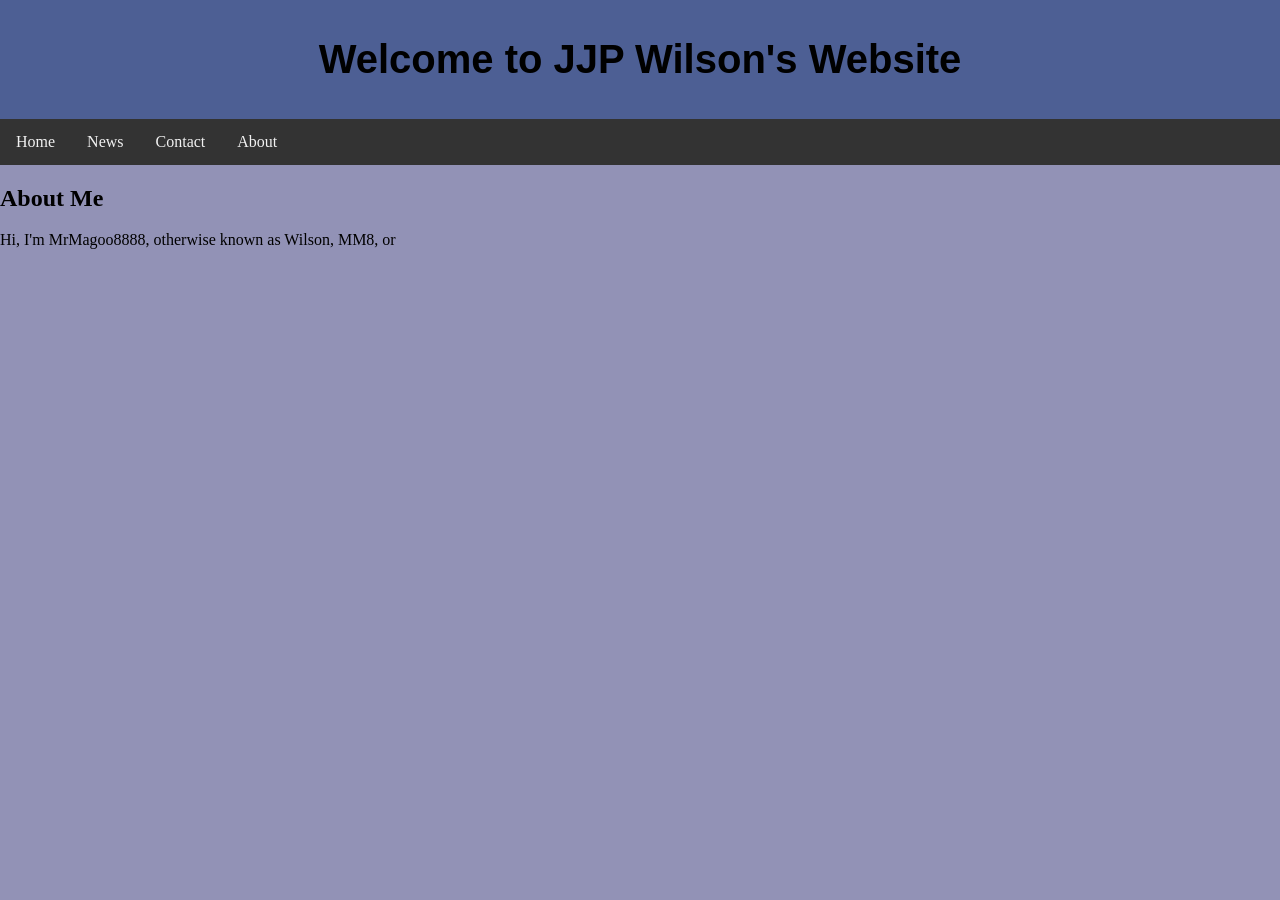
==== index.html @ 2cb10d11 "first commit" ====
<!DOCTYPE html>
<html lang="en">
<head>
    <link rel="stylesheet" href="index.css">
    <meta charset="UTF-8">
    <meta name="viewport" content="width=device-width, initial-scale=1.0">
    <title>JJP Wilson</title>
</head>
<body>
    <header>
        <h1>Welcome to JJP Wilson's Website</h1>
    </header>

        <ul class="topnav">
            <li><a href="/index.html">Home</a></li>
            <li><a href="#">News</a></li>
            <li><a href="#">Contact</a></li>
            <li><a href="#">About</a></li>
        </ul>

    <main>
        <h2>About Me</h2>
        <p>Hi, I'm MrMagoo8888, otherwise known as Wilson, MM8, or </p>
    </main>

</body>
</html>
---- index.css ----
/* Style the topnav */
ul.topnav {
  display: flex;
  list-style-type: none;
  margin: 0;
  padding: 0;
  background-color: #333333;
}

/* Style links in topnav */
ul.topnav li a {
  display: block;
  color: #f1f1f1;
  padding: 14px 16px;
  text-decoration: none;
}

/* Change color on hover */
ul.topnav li a:hover {
  background-color: #dddddd;
  color: black;
}

body {
  margin: 0;
  padding: 0;
  background-color: #3378;
}

header {
  background-color: #1378;
  padding: 10px;
  text-align: center;
  font-family: Arial, Helvetica, sans-serif;
  size: 20px;
  font-size: 20px;
}
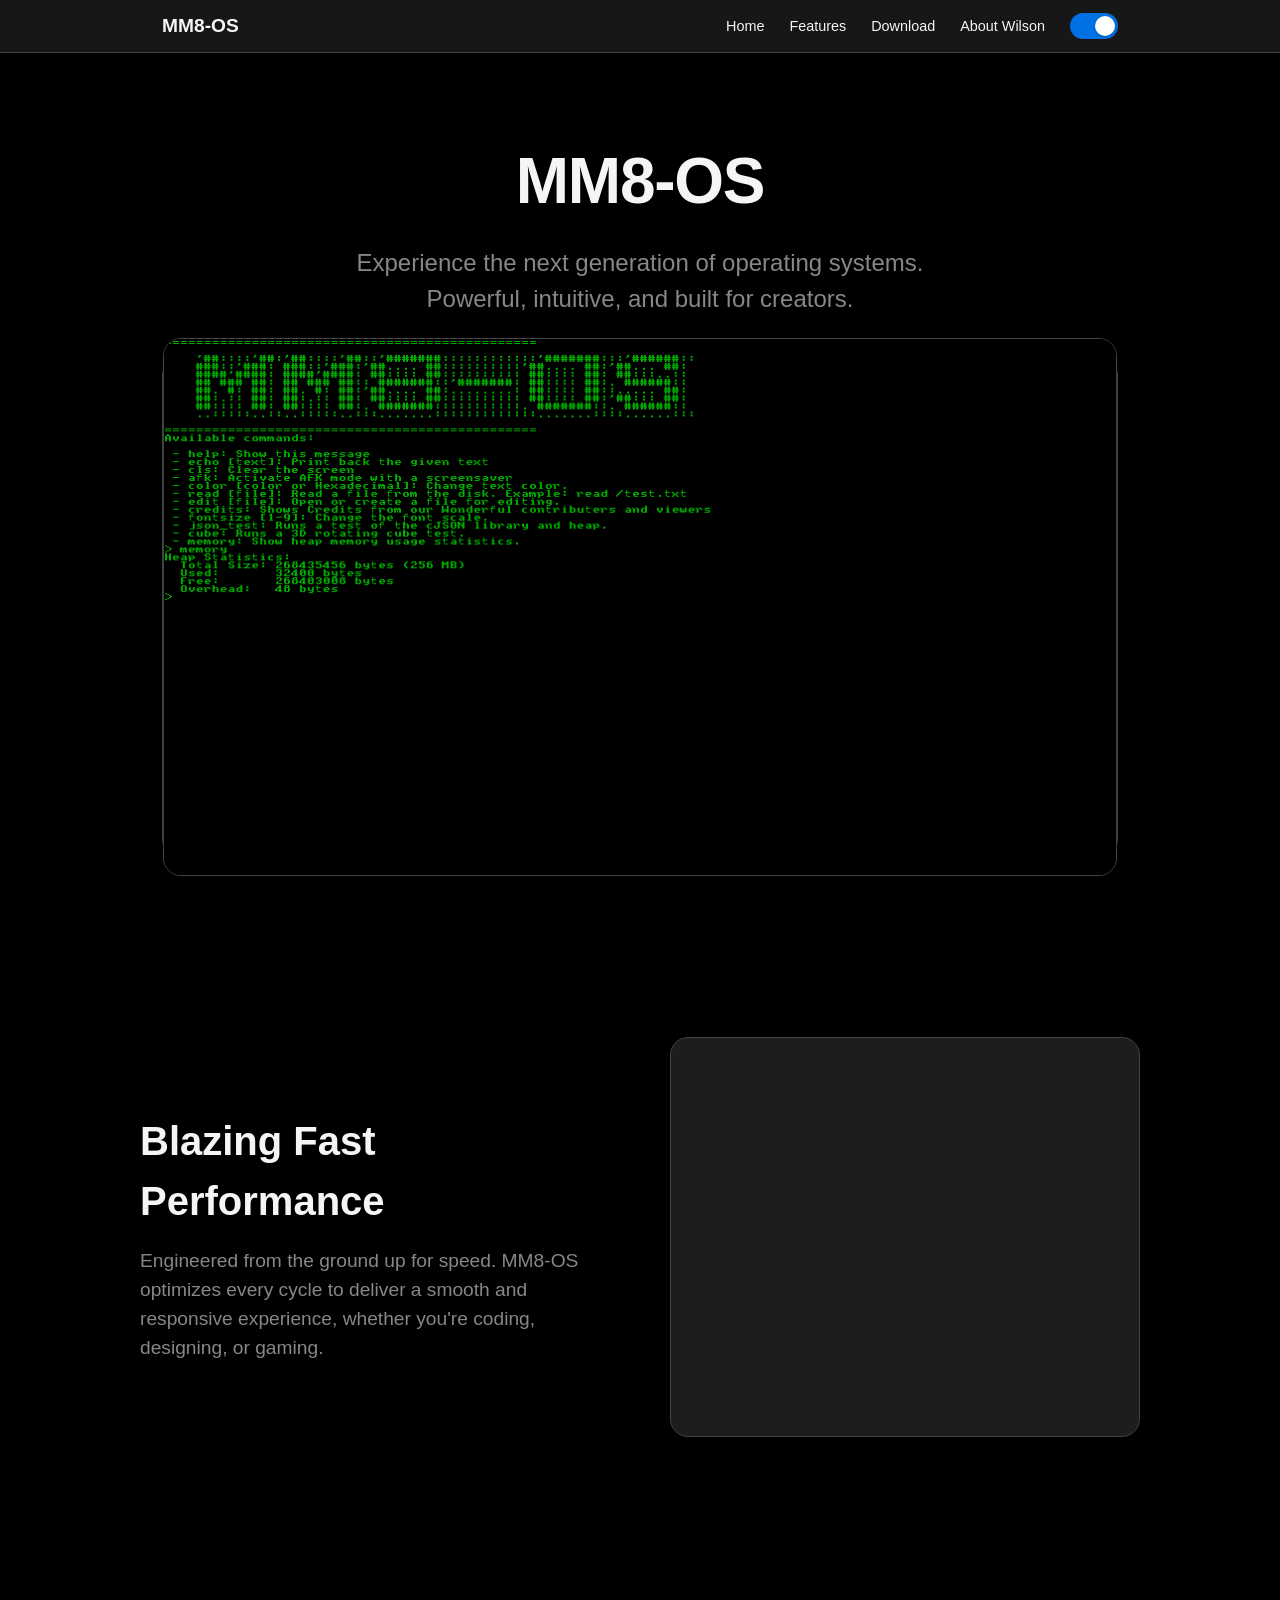
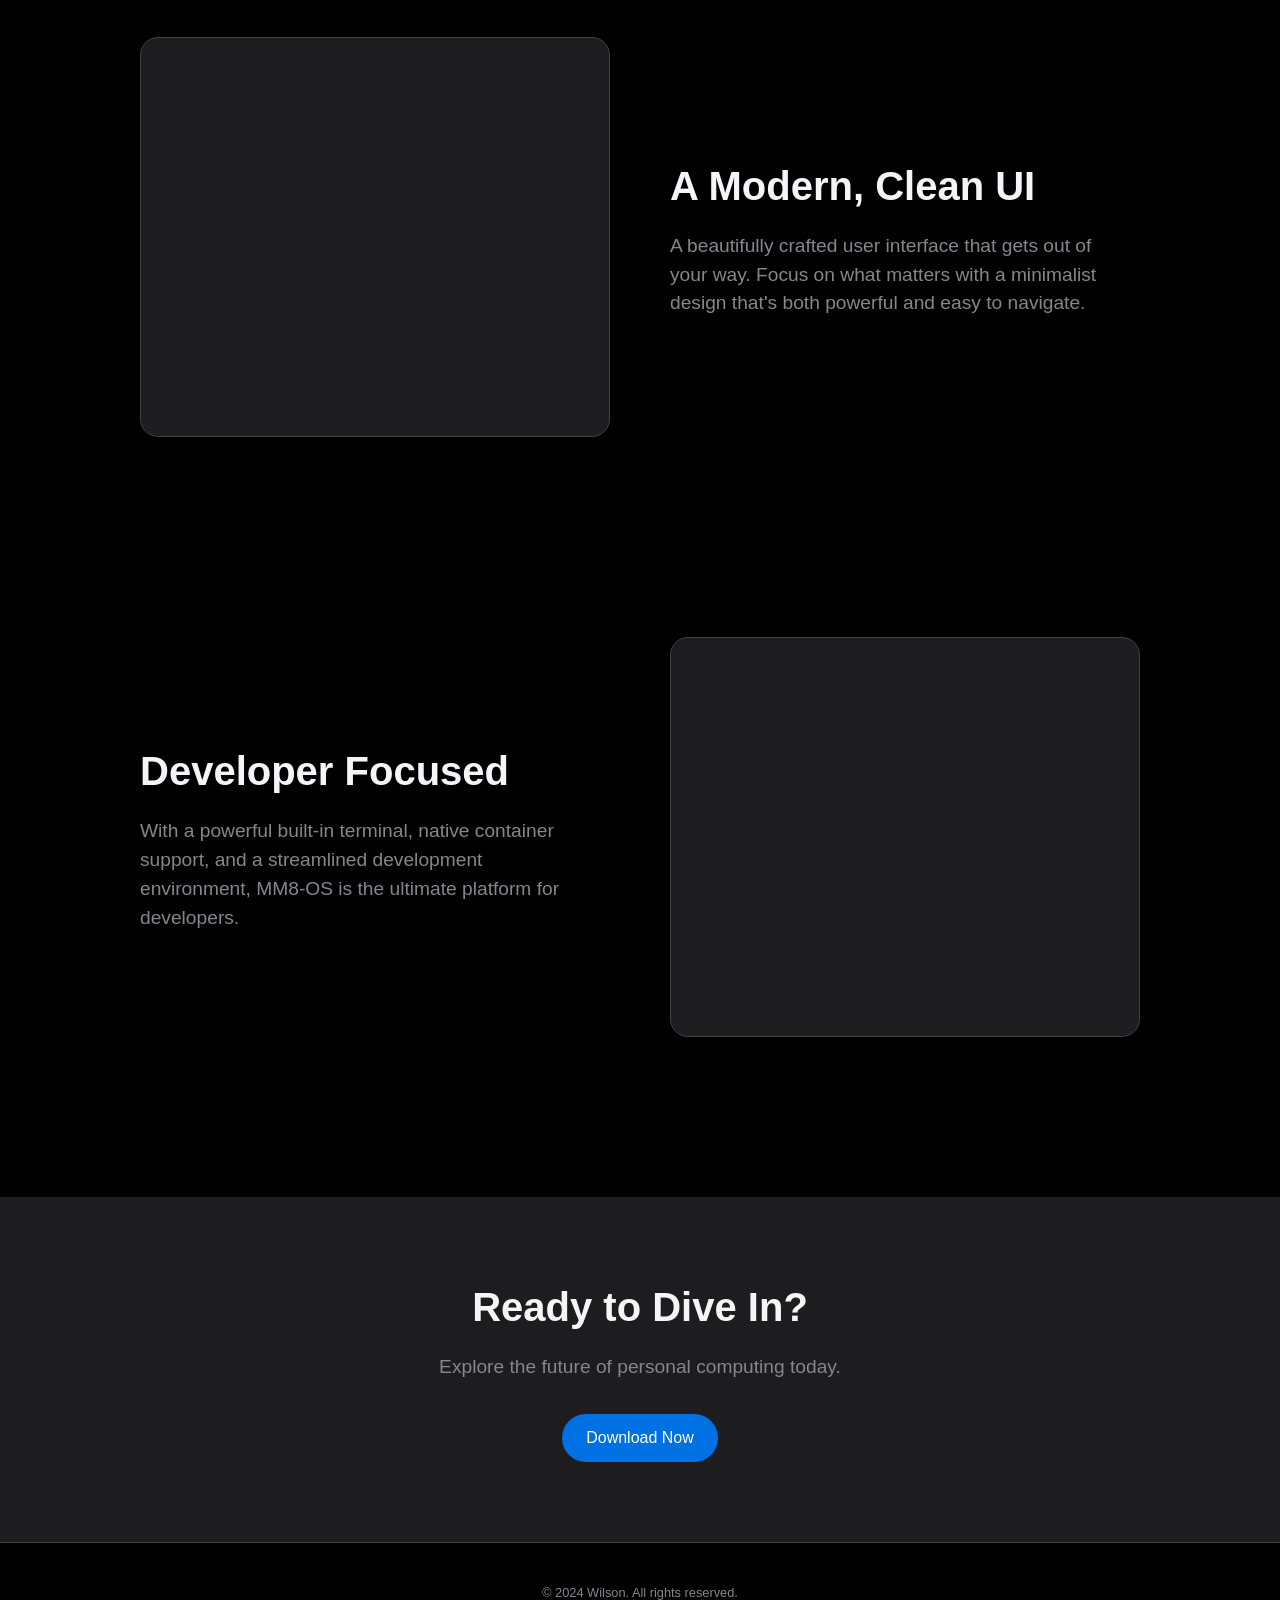
==== commit 4c57afd4: "Wonderful" ====
--- a/index.html
+++ b/index.html
@@ -1,27 +1,88 @@
 <!DOCTYPE html>
 <html lang="en">
 <head>
-    <link rel="stylesheet" href="index.css">
     <meta charset="UTF-8">
     <meta name="viewport" content="width=device-width, initial-scale=1.0">
-    <title>JJP Wilson</title>
+    <title>MM8-OS - The Future of Computing</title>
+    <link rel="stylesheet" href="index.css">
 </head>
 <body>
+
     <header>
-        <h1>Welcome to JJP Wilson's Website</h1>
+        <div class="container header-inner">
+            <h1><a href="/index.html">MM8-OS</a></h1>
+            <div class="header-controls">
+                <nav>
+                    <ul class="topnav">
+                        <li><a href="/index.html">Home</a></li>
+                        <li><a href="#">Features</a></li>
+                        <li><a href="#">Download</a></li>
+                        <li><a href="/about.html">About Wilson</a></li>
+                    </ul>
+                </nav>
+                <button id="theme-toggle" class="theme-toggle" aria-label="Toggle theme">
+                    <span class="theme-toggle-thumb"></span>
+                </button>
+            </div>
+        </div>
     </header>
 
-        <ul class="topnav">
-            <li><a href="/index.html">Home</a></li>
-            <li><a href="#">News</a></li>
-            <li><a href="#">Contact</a></li>
-            <li><a href="#">About</a></li>
-        </ul>
+    <main>
+        <section class="hero">
+            <div class="container">
+                <h2 class="hero-title">MM8-OS</h2>
+                <p class="hero-subtitle">Experience the next generation of operating systems. Powerful, intuitive, and built for creators.</p>
+                <div class="hero-image-placeholder">
+                    <!-- Placeholder for a stunning OS screenshot or render -->
+                     <img src="images/screenshots/main.png"class="hero-image">
+                    <!-- <p>MM8-OS Screenshot</p> -->
+                </div>
+            </div>
+        </section>
 
-    <main>
-        <h2>About Me</h2>
-        <p>Hi, I'm MrMagoo8888, otherwise known as Wilson, MM8, or </p>
+        <section class="feature container reveal">
+            <div class="feature-text">
+                <h3>Blazing Fast Performance</h3>
+                <p>Engineered from the ground up for speed. MM8-OS optimizes every cycle to deliver a smooth and responsive experience, whether you're coding, designing, or gaming.</p>
+            </div>
+            <div class="feature-image">
+                <div class="img-placeholder"></div>
+            </div>
+        </section>
+
+        <section class="feature feature-reverse container reveal">
+            <div class="feature-text">
+                <h3>A Modern, Clean UI</h3>
+                <p>A beautifully crafted user interface that gets out of your way. Focus on what matters with a minimalist design that's both powerful and easy to navigate.</p>
+            </div>
+            <div class="feature-image">
+                <div class="img-placeholder"></div>
+            </div>
+        </section>
+        
+        <section class="feature container reveal">
+            <div class="feature-text">
+                <h3>Developer Focused</h3>
+                <p>With a powerful built-in terminal, native container support, and a streamlined development environment, MM8-OS is the ultimate platform for developers.</p>
+            </div>
+            <div class="feature-image">
+                <div class="img-placeholder"></div>
+            </div>
+        </section>
+
+        <section class="cta-section">
+            <div class="container">
+                <h2>Ready to Dive In?</h2>
+                <p>Explore the future of personal computing today.</p>
+                <a href="#" class="cta-button">Download Now</a>
+            </div>
+        </section>
     </main>
 
+    <footer>
+        <p>&copy; 2024 Wilson. All rights reserved.</p>
+    </footer>
+
+    <script src="index.js"></script>
 </body>
 </html>
--- a/index.css
+++ b/index.css
@@ -1,37 +1,306 @@
-/* Style the topnav */
+/* Apple-inspired Product Page Styles */
+:root {
+  --bg-color: #ffffff;
+  --text-color: #1d1d1f;
+  --secondary-text-color: #6e6e73;
+  --primary-color: #0071e3;
+  --container-width: 1000px;
+  --border-color: #d2d2d7;
+  --section-bg-color: #f5f5f7;
+  --header-bg-color: rgba(255, 255, 255, 0.8);
+}
+
+body[data-theme="dark"] {
+  --bg-color: #000000;
+  --text-color: #f5f5f7;
+  --secondary-text-color: #86868b;
+  --border-color: #424245;
+  --section-bg-color: #1d1d1f;
+  --header-bg-color: rgba(29, 29, 31, 0.8);
+}
+
+* {
+  box-sizing: border-box;
+  margin: 0;
+  padding: 0;
+}
+
+body {
+  font-family: -apple-system, BlinkMacSystemFont, 'Segoe UI', Roboto, 'Helvetica Neue', Arial, sans-serif;
+  background-color: var(--bg-color);
+  color: var(--text-color);
+  line-height: 1.5;
+  -webkit-font-smoothing: antialiased;
+  -moz-osx-font-smoothing: grayscale;
+  transition: background-color 0.3s ease, color 0.3s ease;
+}
+
+.container {
+  max-width: var(--container-width);
+  margin: 0 auto;
+  padding: 0 22px;
+}
+
+/* Header */
+header {
+  background-color: var(--header-bg-color);
+  backdrop-filter: saturate(180%) blur(20px);
+  position: sticky;
+  top: 0;
+  z-index: 100;
+  border-bottom: 1px solid var(--border-color);
+  transition: background-color 0.3s ease, border-color 0.3s ease;
+}
+
+.header-inner {
+  display: flex;
+  justify-content: space-between;
+  align-items: center;
+  height: 52px;
+}
+
+header h1 {
+  font-size: 1.2rem;
+  font-weight: 600;
+}
+
+header h1 a {
+    color: var(--text-color);
+    text-decoration: none;
+}
+
+.header-controls {
+  display: flex;
+  align-items: center;
+  gap: 25px;
+}
+
+.theme-toggle {
+  position: relative;
+  width: 48px;
+  height: 26px;
+  border-radius: 13px;
+  background-color: var(--secondary-text-color);
+  border: none;
+  cursor: pointer;
+  transition: background-color 0.3s ease;
+  padding: 0;
+  vertical-align: middle;
+}
+
+.theme-toggle-thumb {
+  position: absolute;
+  top: 3px;
+  left: 3px;
+  width: 20px;
+  height: 20px;
+  background-color: #fff;
+  border-radius: 50%;
+  transition: transform 0.3s ease;
+  box-shadow: 0 1px 3px rgba(0,0,0,0.2);
+}
+
+body[data-theme="dark"] .theme-toggle {
+  background-color: var(--primary-color);
+}
+
+body[data-theme="dark"] .theme-toggle-thumb {
+  transform: translateX(22px);
+}
+
+/* Navigation */
 ul.topnav {
   display: flex;
-  list-style-type: none;
-  margin: 0;
-  padding: 0;
-  background-color: #333333;
-}
-
-/* Style links in topnav */
+  gap: 25px;
+  list-style: none;
+}
+
 ul.topnav li a {
+  text-decoration: none;
+  color: var(--text-color);
+  font-size: 0.9rem;
+  transition: color 0.2s ease-in-out;
+}
+
+ul.topnav li a:hover {
+  color: var(--primary-color);
+}
+
+/* Hero Section */
+.hero {
+  text-align: center;
+  padding: 80px 0;
+}
+
+.hero-title {
+  font-size: 4rem;
+  font-weight: 700;
+  letter-spacing: -0.02em;
+  margin-bottom: 1rem;
+}
+
+.hero-subtitle {
+  font-size: 1.5rem;
+  color: var(--secondary-text-color);
+  max-width: 600px;
+  margin: 0 auto 40px auto;
+}
+
+.hero-image-placeholder {
+  width: 100%;
+  height: 500px;
+  background-color: var(--section-bg-color);
+  border-radius: 18px;
+  display: flex;
+  align-items: center;
+  justify-content: center;
+  color: var(--secondary-text-color);
+  font-size: 1.2rem;
+  border: 1px solid var(--border-color);
+  transition: background-color 0.3s ease, border-color 0.3s ease;
+}
+
+.hero-image {
+  max-width: 100%;
+  height: auto;
   display: block;
-  color: #f1f1f1;
-  padding: 14px 16px;
+  margin: 0 auto;
+  border-radius: 18px;
+  border: 1px solid var(--border-color);
+}
+
+/* Feature Sections */
+.feature {
+  display: grid;
+  grid-template-columns: 1fr 1fr;
+  gap: 60px;
+  align-items: center;
+  padding: 100px 0;
+}
+
+.feature.feature-reverse {
+  grid-template-columns: 1fr 1fr;
+}
+
+.feature.feature-reverse .feature-text {
+  order: 2;
+}
+.feature.feature-reverse .feature-image {
+  order: 1;
+}
+
+.feature-text {
+  text-align: left;
+}
+
+.feature-text h3 {
+  font-size: 2.5rem;
+  font-weight: 600;
+  margin-bottom: 1rem;
+}
+
+.feature-text p {
+  font-size: 1.2rem;
+  color: var(--secondary-text-color);
+  max-width: 450px;
+}
+
+.img-placeholder {
+  width: 100%;
+  height: 400px;
+  background-color: var(--section-bg-color);
+  border-radius: 18px;
+  border: 1px solid var(--border-color);
+  transition: background-color 0.3s ease, border-color 0.3s ease;
+}
+
+/* Ensure images scale to fit their containers */
+img {
+  max-width: 100%;
+  height: auto;
+  display: block;
+}
+
+/* CTA Section */
+.cta-section {
+  background-color: var(--section-bg-color);
+  text-align: center;
+  padding: 80px 0;
+  margin-top: 60px;
+  transition: background-color 0.3s ease;
+}
+
+.cta-section h2 {
+  font-size: 2.5rem;
+  margin-bottom: 1rem;
+}
+
+.cta-section p {
+  color: var(--secondary-text-color);
+  margin-bottom: 2rem;
+  font-size: 1.2rem;
+}
+
+.cta-button {
+  display: inline-block;
+  background-color: var(--primary-color);
+  color: #fff;
   text-decoration: none;
-}
-
-/* Change color on hover */
-ul.topnav li a:hover {
-  background-color: #dddddd;
-  color: black;
-}
-
-body {
-  margin: 0;
-  padding: 0;
-  background-color: #3378;
-}
-
-header {
-  background-color: #1378;
-  padding: 10px;
+  padding: 12px 24px;
+  border-radius: 980px;
+  font-weight: 500;
+  transition: transform 0.2s ease-out, background-color 0.2s ease-out;
+}
+
+.cta-button:hover {
+  transform: scale(1.05);
+  background-color: #0077ed;
+}
+
+/* Footer */
+footer {
   text-align: center;
-  font-family: Arial, Helvetica, sans-serif;
-  size: 20px;
-  font-size: 20px;
+  padding: 40px 0;
+  font-size: 0.8rem;
+  color: var(--secondary-text-color);
+  border-top: 1px solid var(--border-color);
+  transition: border-color 0.3s ease;
+}
+
+/* Scroll Animation */
+.reveal {
+  opacity: 0;
+  transform: translateY(30px);
+  transition: opacity 0.8s ease-out, transform 0.8s ease-out;
+}
+
+.reveal.visible {
+  opacity: 1;
+  transform: translateY(0);
+}
+
+/* Responsive */
+@media (max-width: 768px) {
+  .hero-title {
+    font-size: 3rem;
+  }
+  .hero-subtitle {
+    font-size: 1.2rem;
+  }
+  .feature, .feature.feature-reverse {
+    grid-template-columns: 1fr;
+    text-align: center;
+  }
+  .feature.feature-reverse .feature-text {
+    order: 1;
+  }
+  .feature.feature-reverse .feature-image {
+    order: 2;
+  }
+  .feature-text {
+    text-align: center;
+  }
+  .feature-text p {
+      margin: 0 auto;
+  }
 }
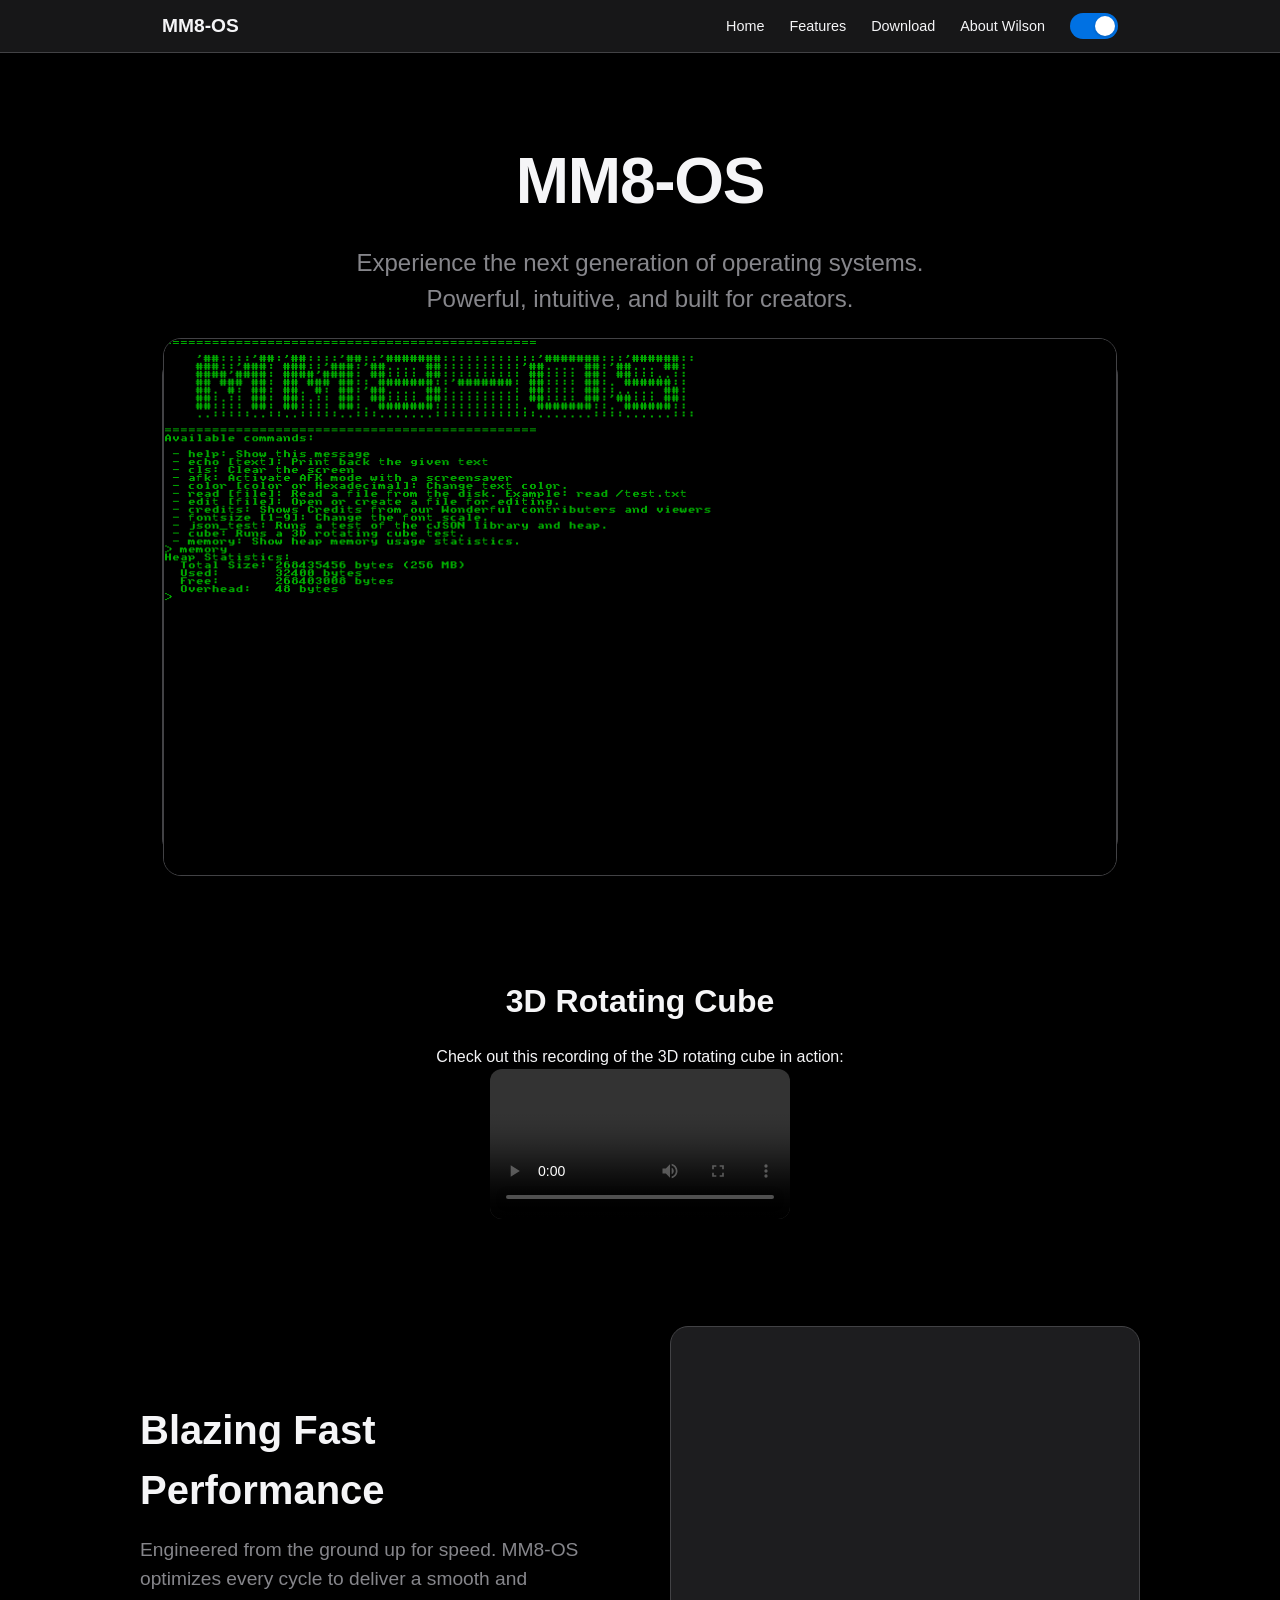
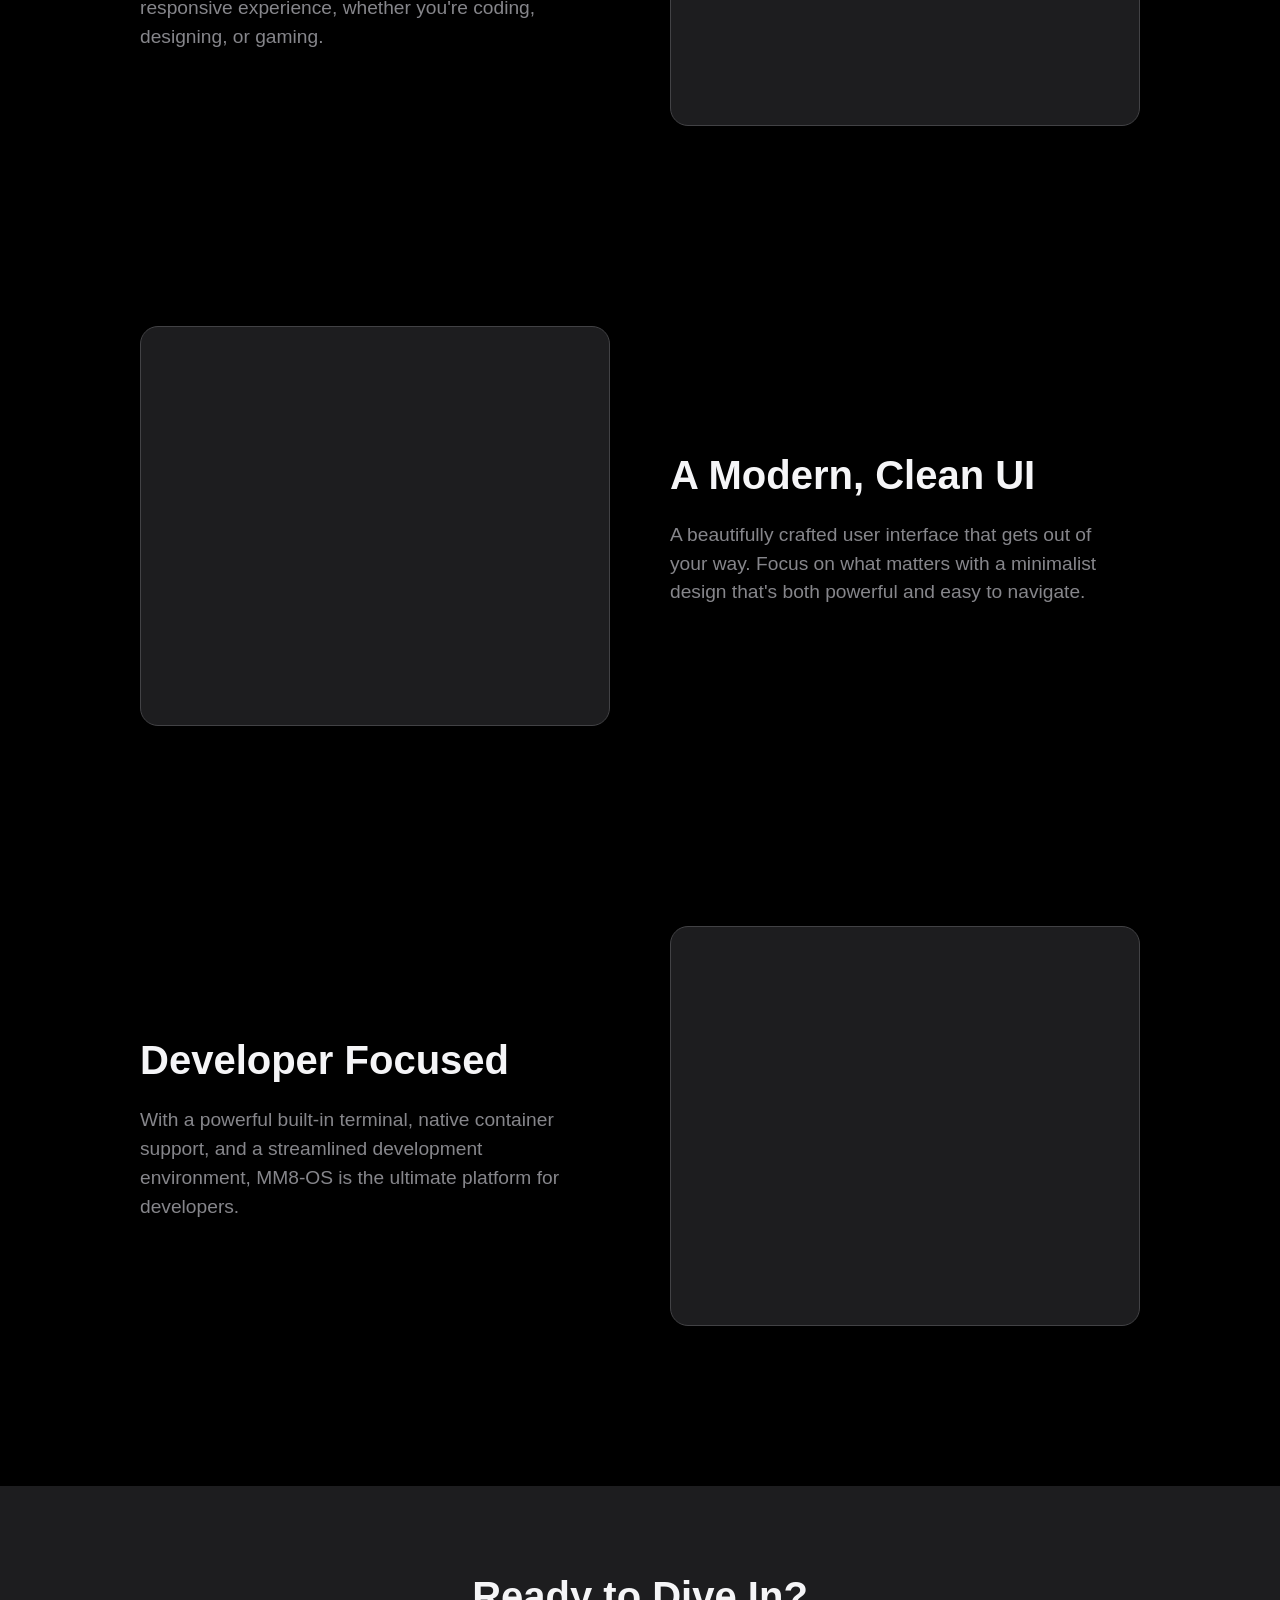
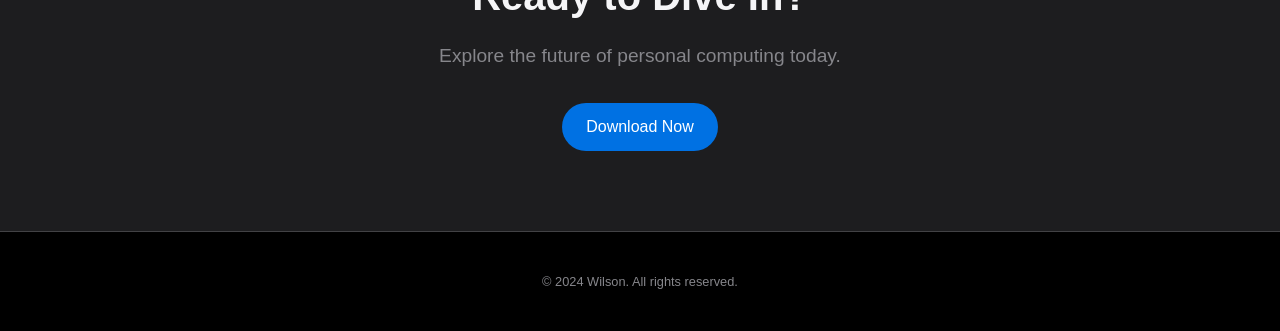
==== commit 0cf1598c: "UnfinishedVideMIME" ====
--- a/index.html
+++ b/index.html
@@ -37,6 +37,17 @@
                      <img src="images/screenshots/main.png"class="hero-image">
                     <!-- <p>MM8-OS Screenshot</p> -->
                 </div>
+            </div>
+        </section>
+
+        <section class="cube-video-section">
+            <div class="container">
+                <h2 class="section-title">3D Rotating Cube</h2>
+                <p>Check out this recording of the 3D rotating cube in action:</p>
+                <video class="cube-video" controls>
+                    <source src="images/screenshots/videos/index/cube.mp4" type="video/mp4">
+                    Your browser does not support the video tag.
+                </video>
             </div>
         </section>
 
--- a/index.css
+++ b/index.css
@@ -303,4 +303,23 @@
   .feature-text p {
       margin: 0 auto;
   }
+}
+
+/* Cube Video Section */
+.cube-video-section {
+  margin-top: 40px;
+  text-align: center;
+}
+
+.cube-video-section .section-title {
+  font-size: 2rem;
+  margin-bottom: 20px;
+  color: var(--text-color);
+}
+
+.cube-video {
+  max-width: 100%;
+  height: auto;
+  border-radius: 12px;
+  box-shadow: 0 4px 6px rgba(0, 0, 0, 0.1);
 }
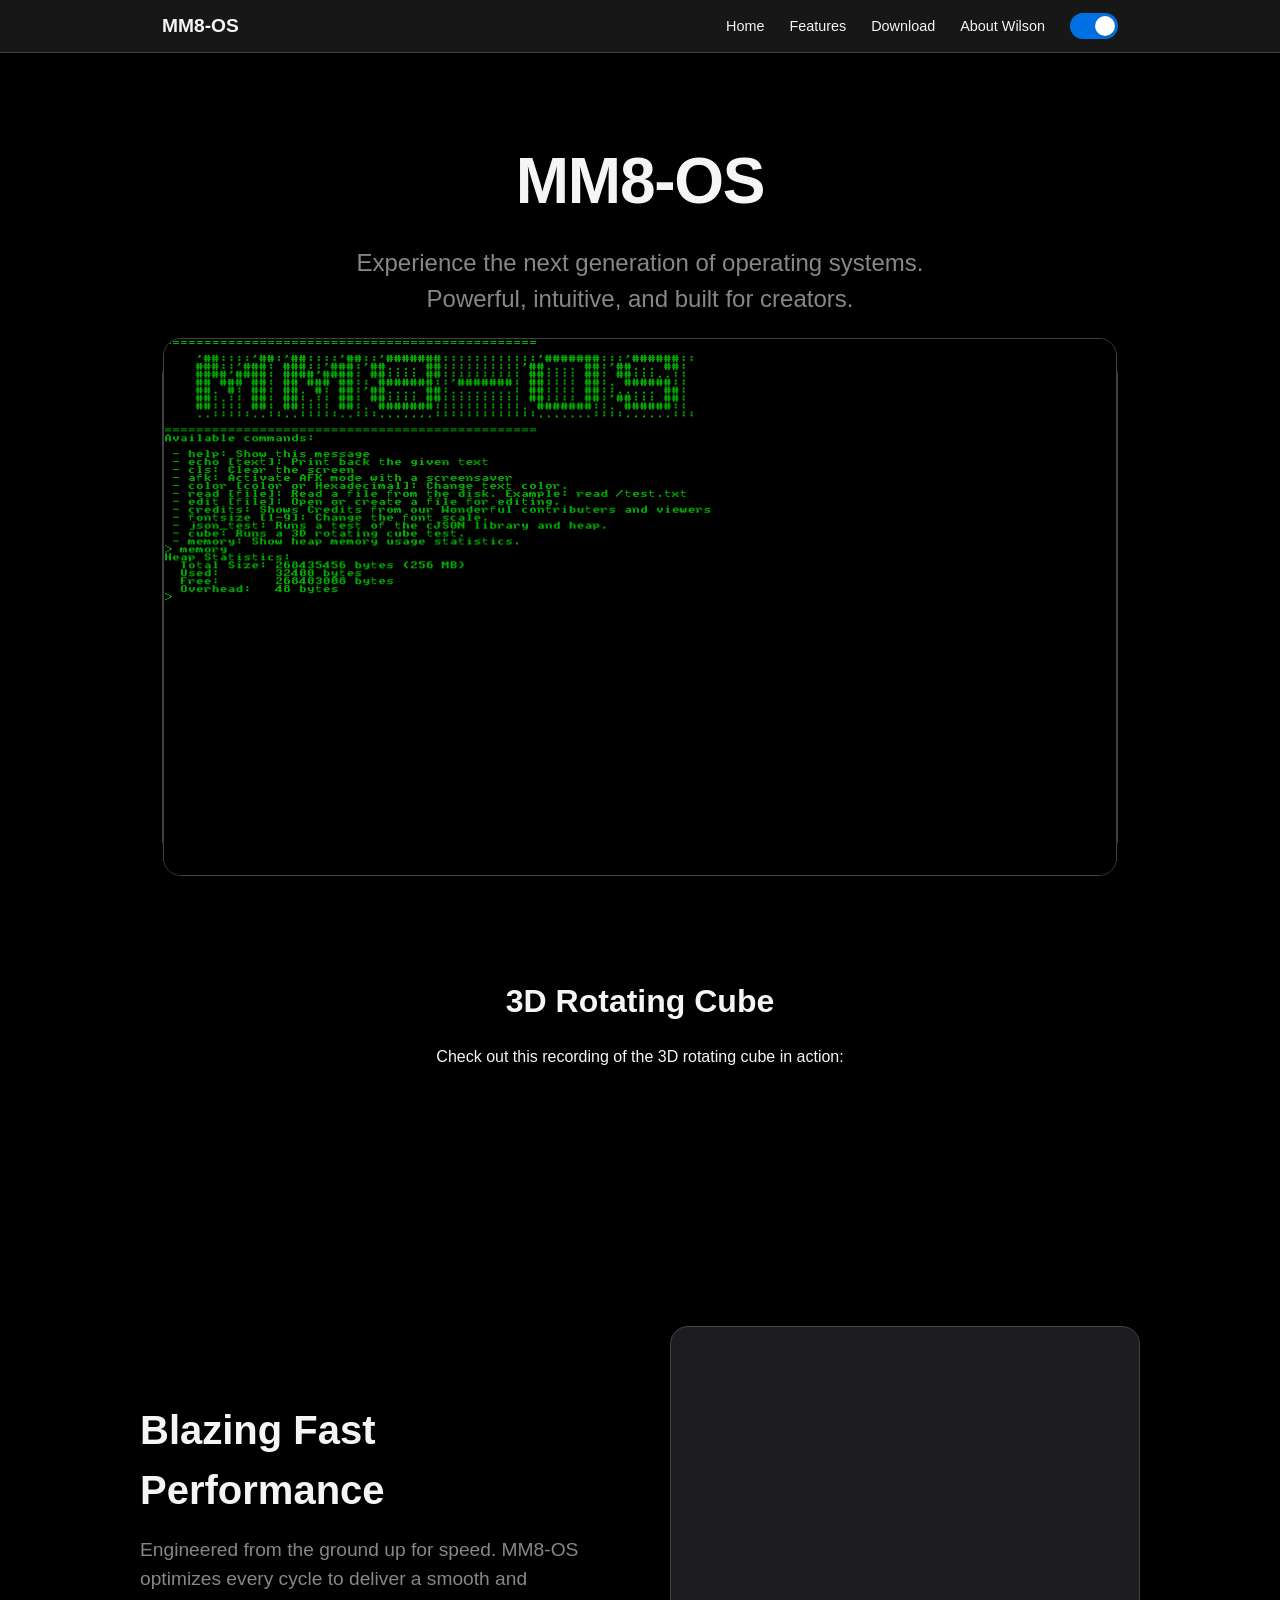
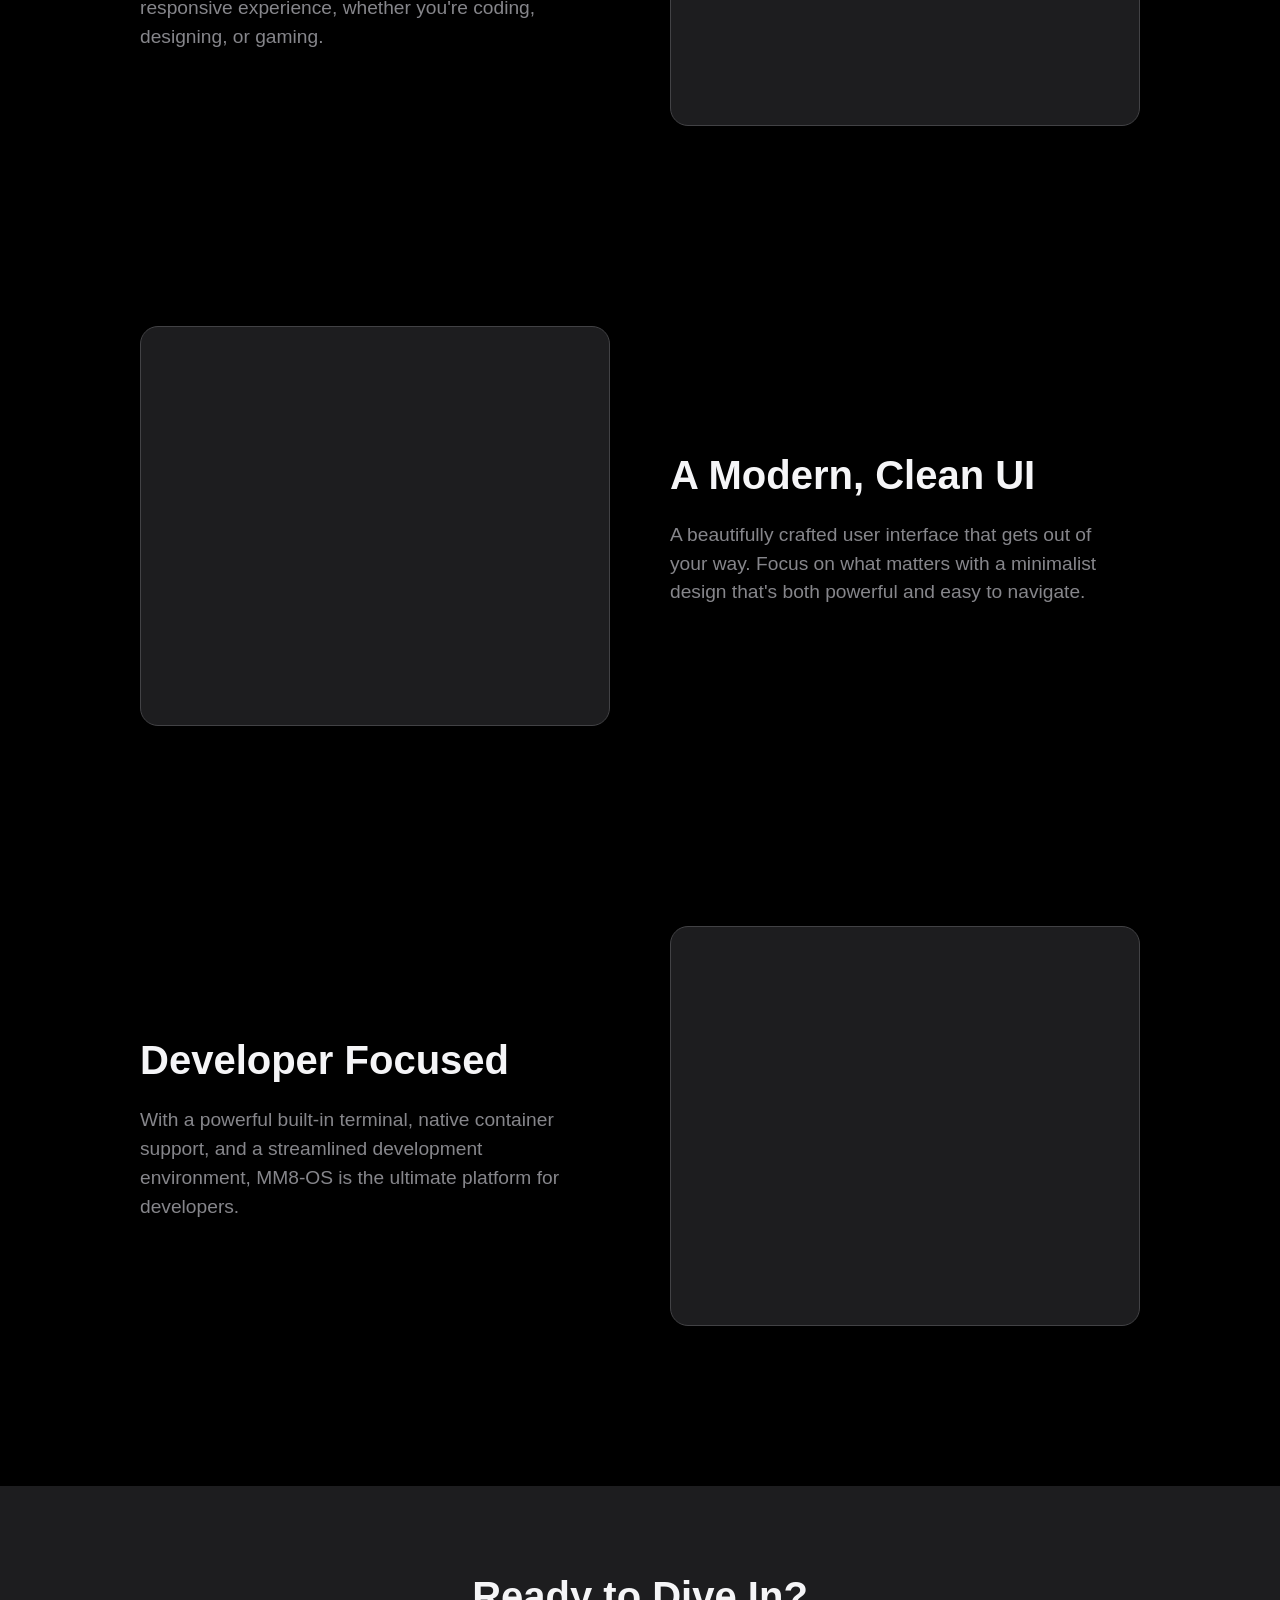
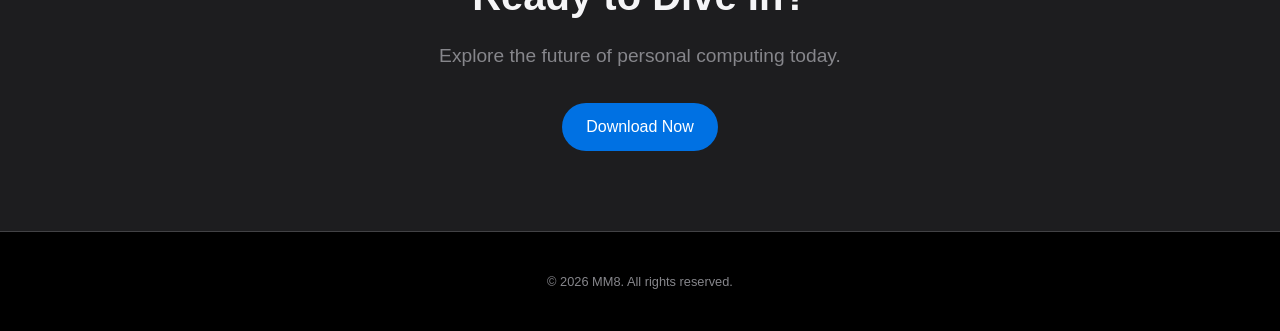
==== commit f9c9d5fe: "VideoWorks" ====
--- a/index.html
+++ b/index.html
@@ -44,8 +44,8 @@
             <div class="container">
                 <h2 class="section-title">3D Rotating Cube</h2>
                 <p>Check out this recording of the 3D rotating cube in action:</p>
-                <video class="cube-video" controls>
-                    <source src="images/screenshots/videos/index/cube.mp4" type="video/mp4">
+                <video class="cube-video" loops autoplay muted>
+                    <source src="images/videos/index/cube.mp4" type="video/mp4">
                     Your browser does not support the video tag.
                 </video>
             </div>
@@ -91,7 +91,7 @@
     </main>
 
     <footer>
-        <p>&copy; 2024 Wilson. All rights reserved.</p>
+        <p>&copy; 2026 MM8. All rights reserved.</p>
     </footer>
 
     <script src="index.js"></script>
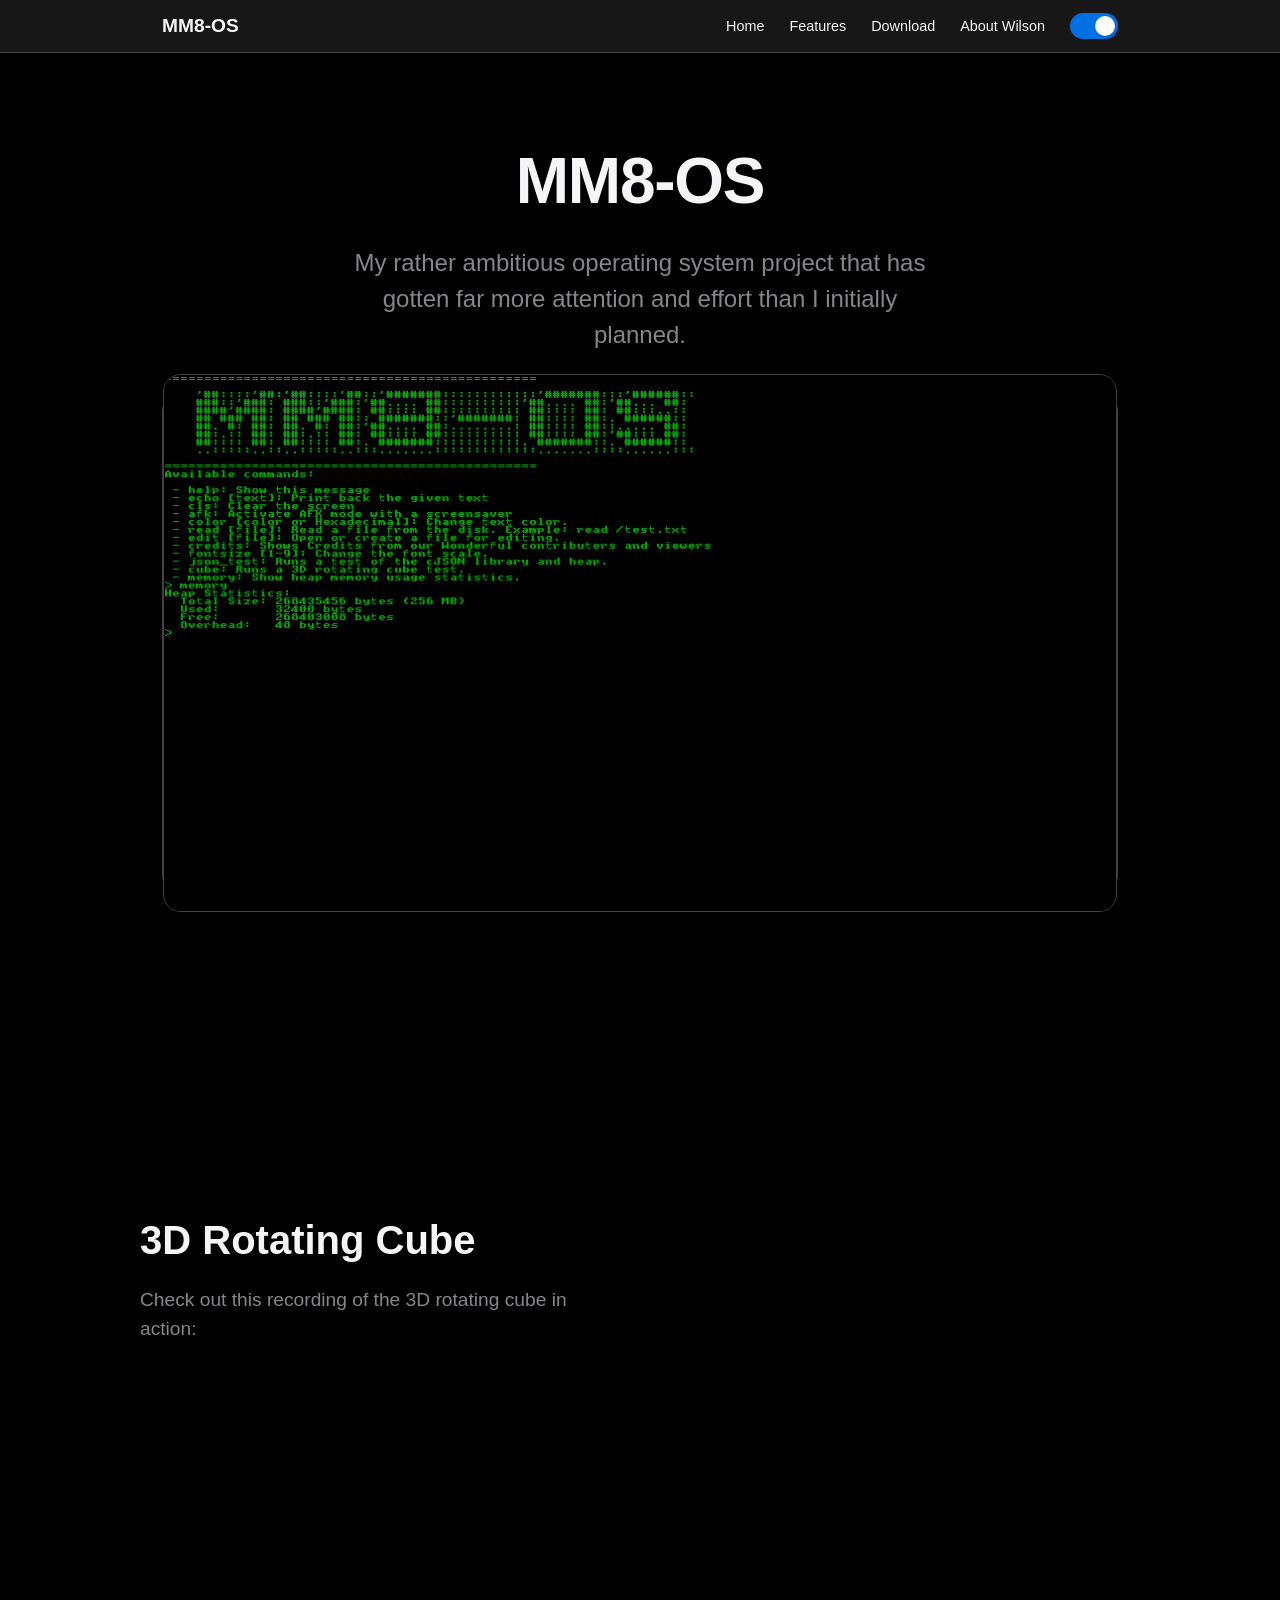
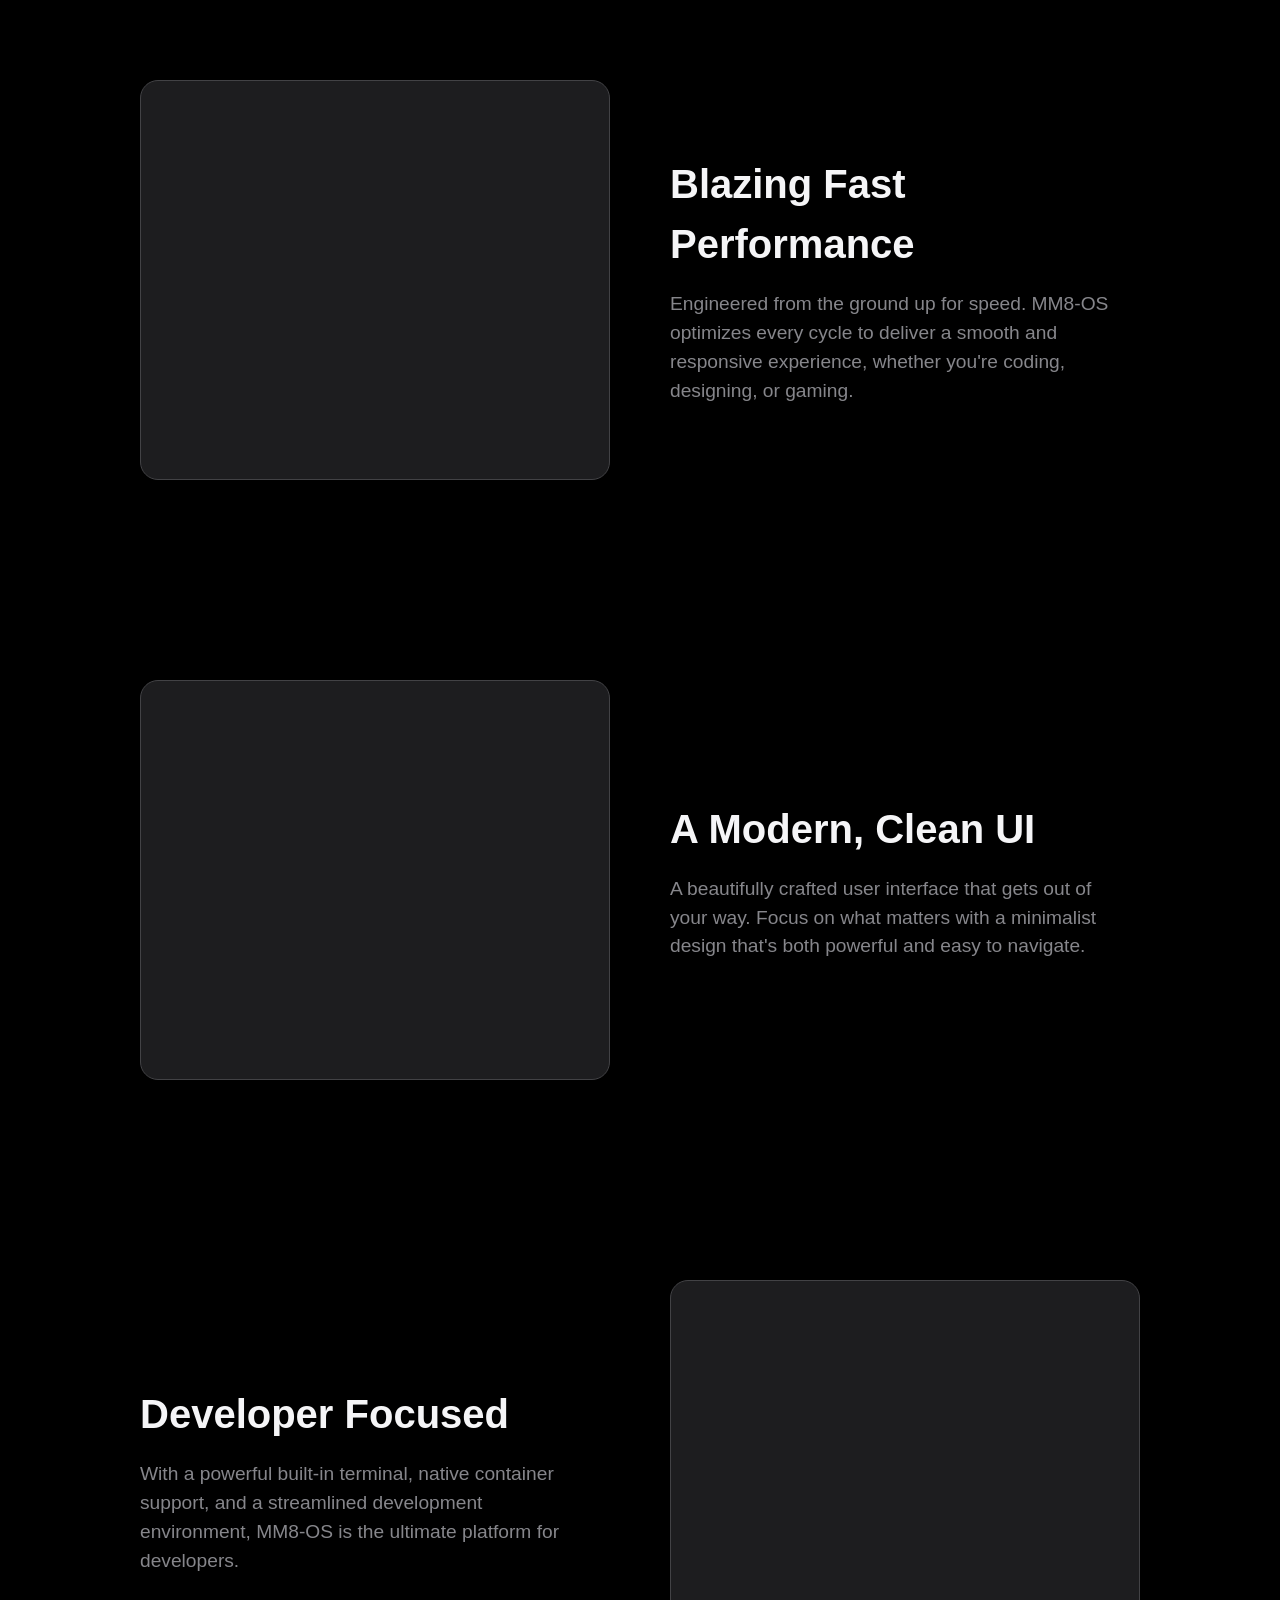
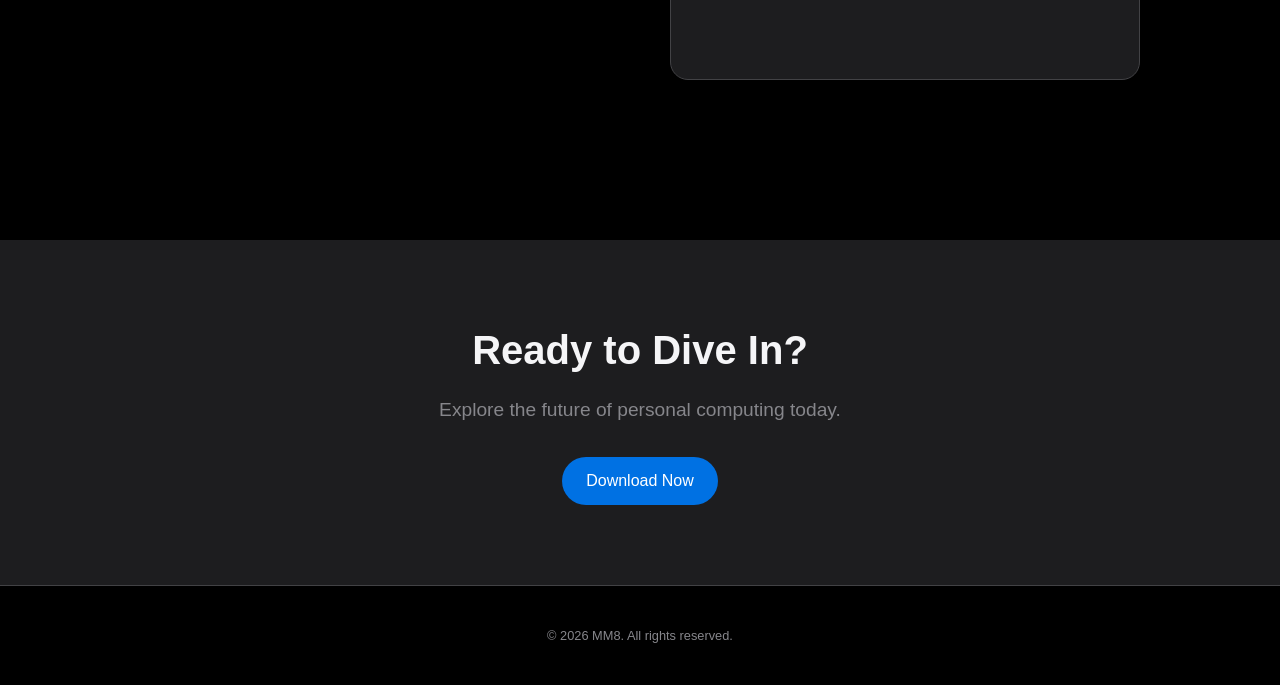
==== commit 080cd7f0: "Good" ====
--- a/index.html
+++ b/index.html
@@ -16,7 +16,7 @@
                     <ul class="topnav">
                         <li><a href="/index.html">Home</a></li>
                         <li><a href="#">Features</a></li>
-                        <li><a href="#">Download</a></li>
+                        <li><a href="https://github.com/MrMagoo8888/MM8-OS">Download</a></li>
                         <li><a href="/about.html">About Wilson</a></li>
                     </ul>
                 </nav>
@@ -31,7 +31,7 @@
         <section class="hero">
             <div class="container">
                 <h2 class="hero-title">MM8-OS</h2>
-                <p class="hero-subtitle">Experience the next generation of operating systems. Powerful, intuitive, and built for creators.</p>
+                <p class="hero-subtitle">My rather ambitious operating system project that has gotten far more attention and effort than I initially planned.</p>
                 <div class="hero-image-placeholder">
                     <!-- Placeholder for a stunning OS screenshot or render -->
                      <img src="images/screenshots/main.png"class="hero-image">
@@ -40,18 +40,20 @@
             </div>
         </section>
 
-        <section class="cube-video-section">
-            <div class="container">
-                <h2 class="section-title">3D Rotating Cube</h2>
+        <section class="feature container reveal">
+            <div class="feature-text">
+                <h3>3D Rotating Cube</h3>
                 <p>Check out this recording of the 3D rotating cube in action:</p>
-                <video class="cube-video" loops autoplay muted>
+            </div>
+            <div class="feature-image">
+                <video class="cube-video" loop autoplay muted>
                     <source src="images/videos/index/cube.mp4" type="video/mp4">
                     Your browser does not support the video tag.
                 </video>
             </div>
         </section>
 
-        <section class="feature container reveal">
+        <section class="feature feature-reverse container reveal">
             <div class="feature-text">
                 <h3>Blazing Fast Performance</h3>
                 <p>Engineered from the ground up for speed. MM8-OS optimizes every cycle to deliver a smooth and responsive experience, whether you're coding, designing, or gaming.</p>
--- a/index.css
+++ b/index.css
@@ -318,7 +318,8 @@
 }
 
 .cube-video {
-  max-width: 100%;
+  max-width: 800px;
+  width:200%;
   height: auto;
   border-radius: 12px;
   box-shadow: 0 4px 6px rgba(0, 0, 0, 0.1);
